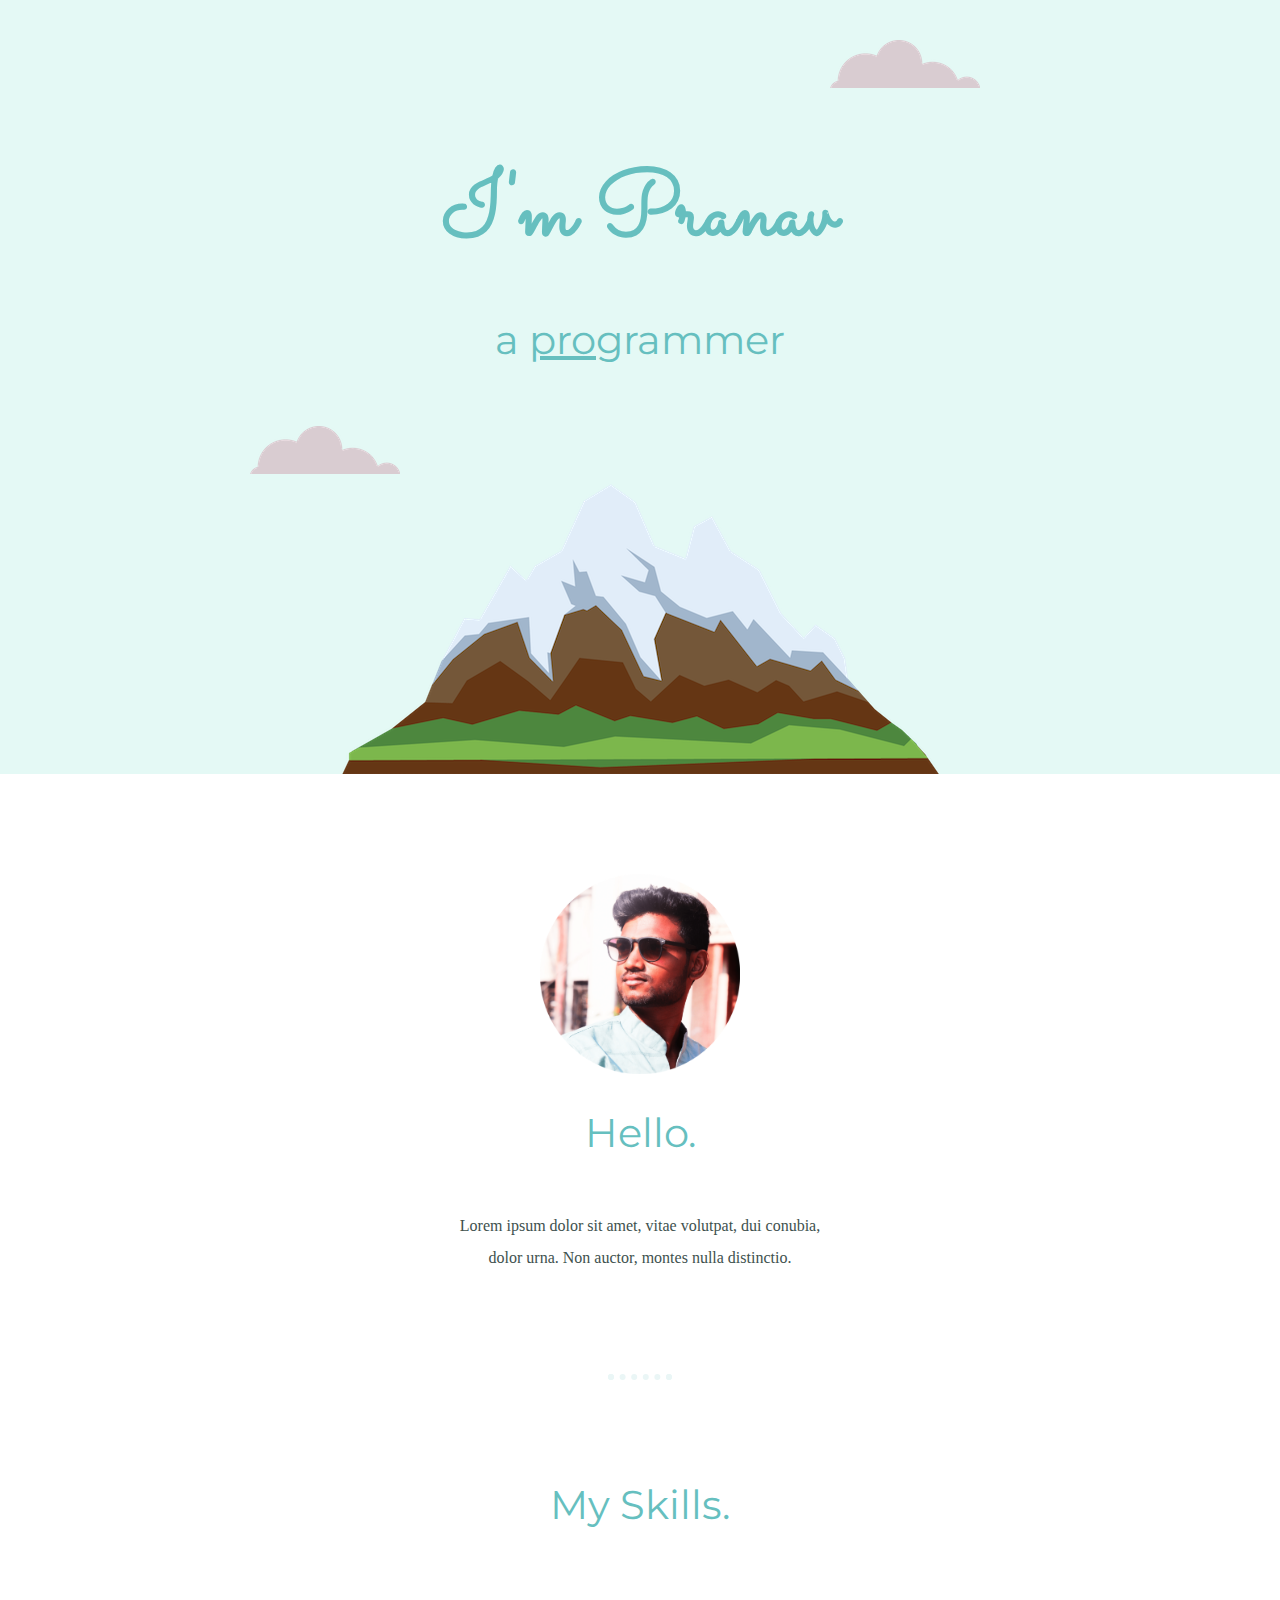
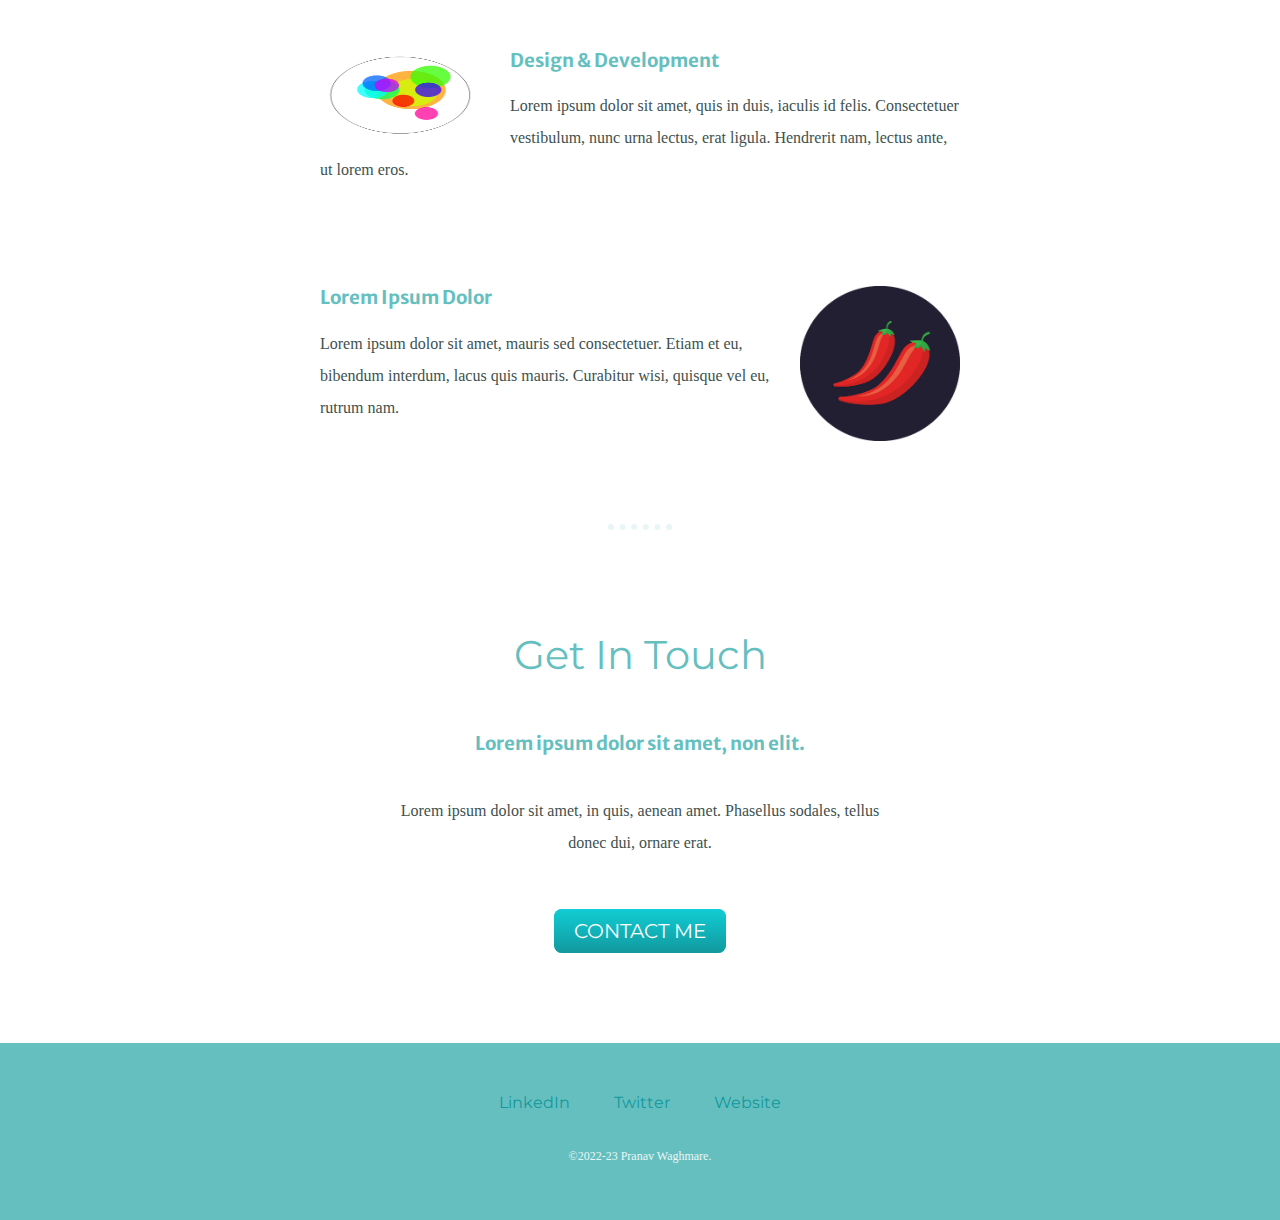
==== index.html @ 86a80f04 "version 1.2.0 new" ====
﻿

<html lang="en" xmlns="http://www.w3.org/1999/xhtml">
<head>
    <meta charset="utf-8" />
    <title>My Personal</title>
    <link rel="stylesheet" href="css/Style.css">
    <link rel="icon" href="icon/mylog.ico">
    <link rel="preconnect" href="https://fonts.googleapis.com">
    <link rel="preconnect" href="https://fonts.gstatic.com" crossorigin>
    <link href="https://fonts.googleapis.com/css2?family=Merriweather+Sans:ital,wght@0,400;1,300&family=Montserrat:wght@200&family=Sacramento&display=swap" rel="stylesheet">
</head>
<body>
    <div class="top-container">
        <img class="top-cloud" src="images/cloud.png" alt="cloud-img">
        <h1>I'm Pranav </h1>
        <h2>a <span class="pro">pro</span>grammer</h2>

        <img class="bottom-cloud" src="images/cloud.png" alt="cloud-img">

        <img class="mountain" src="images/mountain.png" alt="mountain-img">

    </div>
    
    <div class="middle-container">
        <div class="profile">
            <img src="images/myself-modified-min.png" alt="profile-pic" height="200" width="200">
            <h2>Hello.</h2>
            <p class="intro">Lorem ipsum dolor sit amet, vitae volutpat, dui conubia, dolor urna. Non auctor, montes nulla distinctio.</p>
        </div>
        <hr>
        <div class="skills">
            <h2>My Skills.</h2>
            <div class="skill-row">
                <img class="code-img" src="images/circle.gif" >
                <h3>Design & Development</h3>
                <p class="code-skill-descpt">Lorem ipsum dolor sit amet, quis in duis, iaculis id felis. Consectetuer vestibulum, nunc urna lectus, erat ligula. Hendrerit nam, lectus ante, ut lorem eros.</p>
            </div>
            <div class="skill-row">
                <img class="chillie-img" src="images/chillies.png" alt="">
                <h3>Lorem Ipsum Dolor</h3>
                <p class="chilli-skill-descpt">Lorem ipsum dolor sit amet, mauris sed consectetuer. Etiam et eu, bibendum interdum, lacus quis mauris. Curabitur wisi, quisque vel eu, rutrum nam.</p>
            </div>
        </div>
        <hr>
        <div class="contact-me">
            <h2>Get In Touch</h2>
            <h3>Lorem ipsum dolor sit amet, non elit.</h3>
            <p class="contact-msg">Lorem ipsum dolor sit amet, in quis, aenean amet. Phasellus sodales, tellus donec dui, ornare erat.</p>
            <a class="btn" href="mailto:name@email.com">CONTACT ME</a>
        </div>
    </div>


    <div class="bottom-container">
        <a class="footer-link" href="https://www.linkedin.com/">LinkedIn</a>
        <a class="footer-link" href="https://twitter.com/">Twitter</a>
        <a class="footer-link" href="https://www.appbrewery.co/">Website</a>
        <p class="copy-right">©2022-23 Pranav Waghmare.</p>
    </div>




</body>
</html>
---- css/Style.css ----
﻿body {
    color: #40514E;
    margin: 0;
    text-align: center;
    font-family: 'Merriweather', serif;
}

h1 {
    color: #66BFBF;
    font-size: 5.625rem;
    margin: 50px auto 0 auto;
    font-family: 'Sacramento', cursive;
}

h2 {
    color: #66BFBF;
    font-family: 'Montserrat', sans-serif;
    font-size: 2.5rem;
    font-weight: normal; 
    padding-bottom: 20px;
    font-style: inherit;
}

h3 {
    color: #66BFBF;
    font-family: 'Merriweather Sans', sans-serif;
}

p{
    line-height: 2;
}

hr{
    border: dotted #EAF6F6 6px;
    border-bottom: none;
    width: 4%;
    margin: 100px auto;
}

a {
    color: #11999E;
    font-family: 'Montserrat', sans-serif;
    margin: 10px 20px;
    text-decoration: none;
}

a:hover{
    color: #EAF6F6;
}


.top-container {
    background-color: #E4F9F5;
    position: relative;
    padding-top: 100px;
}

.middle-container{
    margin: 100px 0;
}

.bottom-container{
    background-color: #66BFBF;
    padding: 50px 0 20px;
}


.top-cloud{
    position: absolute;
    right: 300px;
    top: 40px;
}

.bottom-cloud{
    position: absolute;
    left: 250px;
    bottom: 300px;
}

.skill-row {
    width: 50%;
    margin: 100px auto 100px auto;
    text-align: left;
   
}



.pro {
    text-decoration: underline;
}
.code-img{
    width: 25%;
    height: 10%;
    float: left;
    margin-right: 30px;
}

.chillie-img{
    width: 25%;
    float: right;
    margin-left: 30px;
}


.intro{
    width: 30%;
    margin: auto;
}


.contact-msg{
    width: 40%;
    margin: 40px auto 60px;
}

.btn {
    background: #11cdd4;
    background-image: -webkit-linear-gradient(top, #11cdd4, #11999e);
    background-image: -moz-linear-gradient(top, #11cdd4, #11999e);
    background-image: -ms-linear-gradient(top, #11cdd4, #11999e);
    background-image: -o-linear-gradient(top, #11cdd4, #11999e);
    background-image: linear-gradient(to bottom, #11cdd4, #11999e);
    -webkit-border-radius: 8;
    -moz-border-radius: 8;
    border-radius: 8px;
    font-family: 'Montserrat', sans-serif;
    color: #ffffff;
    font-size: 20px;
    padding: 10px 20px 10px 20px;
    text-decoration: none;
}

    .btn:hover {
        background: #30e3cb;
        background-image: -webkit-linear-gradient(top, #30e3cb, #2bc4ad);
        background-image: -moz-linear-gradient(top, #30e3cb, #2bc4ad);
        background-image: -ms-linear-gradient(top, #30e3cb, #2bc4ad);
        background-image: -o-linear-gradient(top, #30e3cb, #2bc4ad);
        background-image: linear-gradient(to bottom, #30e3cb, #2bc4ad);
        text-decoration: none;
    }

    .copy-right{
        color: #EAF6F6;
        font-size: 0.75rem;
        padding: 20px 0;
    }
/*
.code-skill-descpt{
    clear: left;
}
.chilli-skill-descpt{
    clear: right;
}
*/
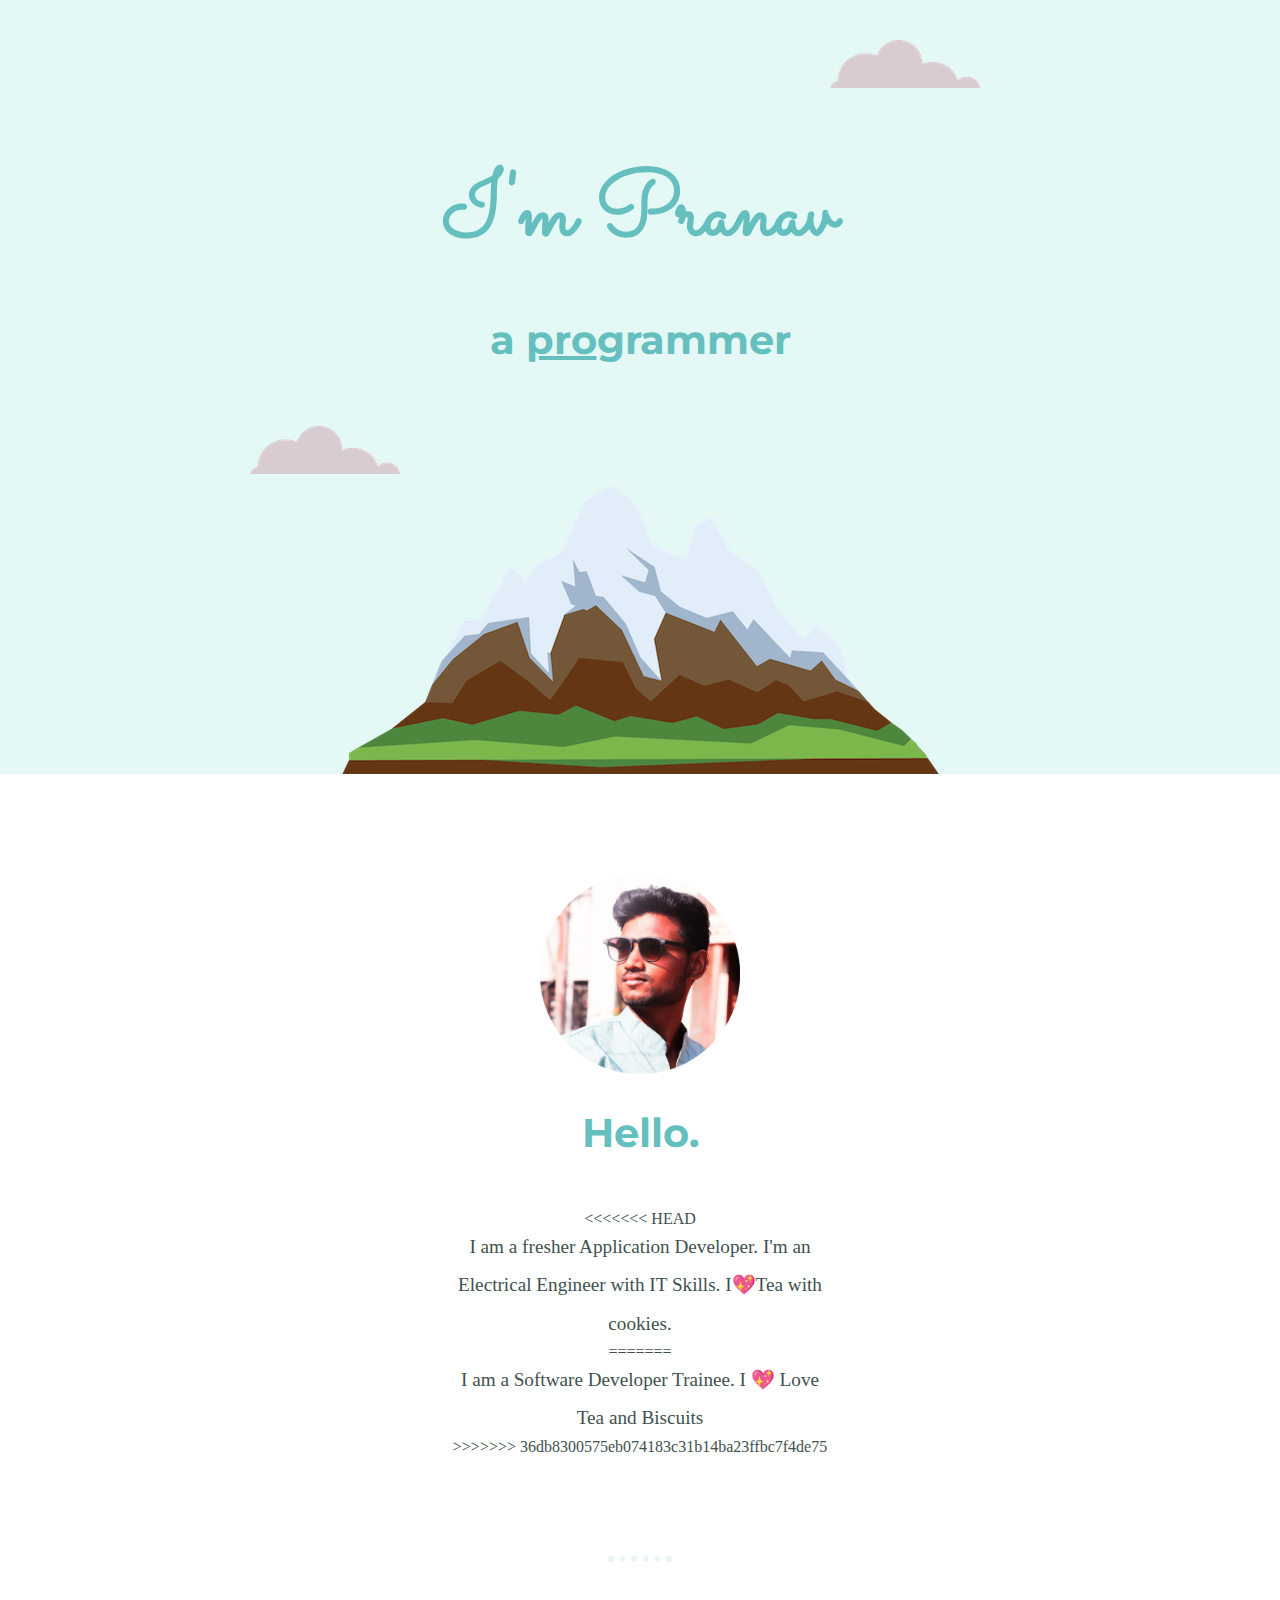
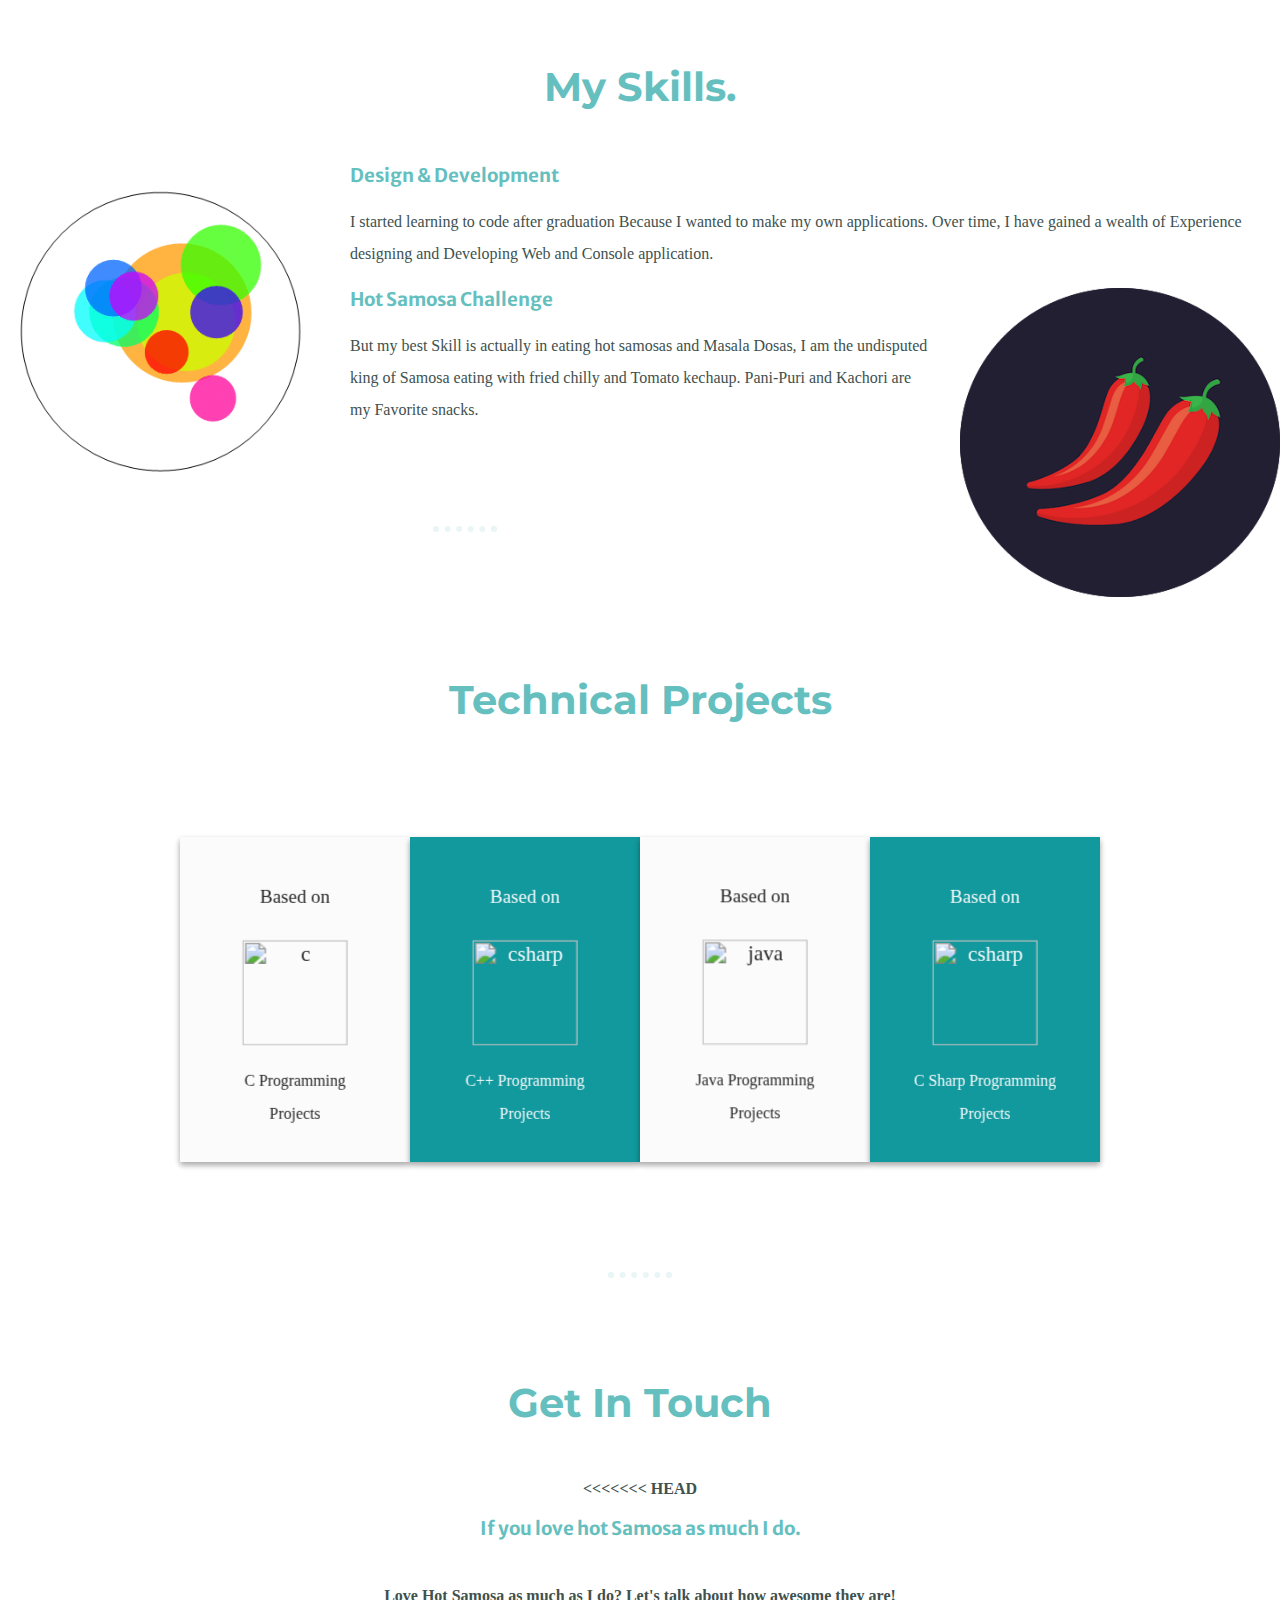
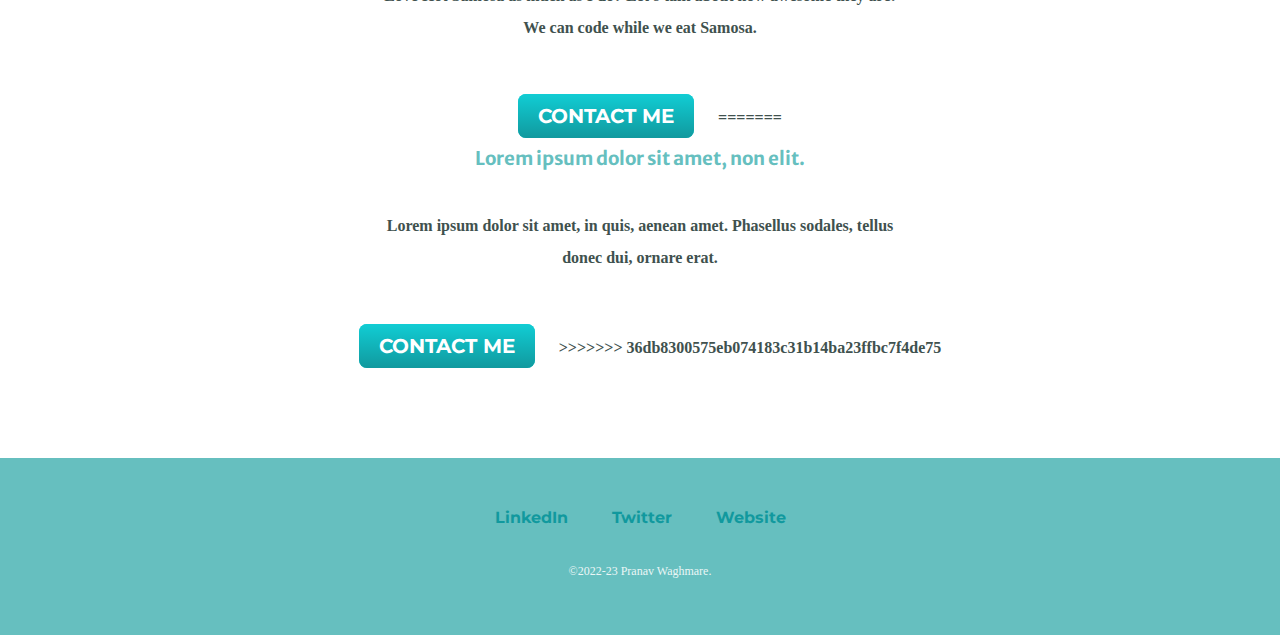
==== commit d3df1b13: "new features" ====
--- a/index.html
+++ b/index.html
@@ -1,66 +1,166 @@
-﻿
-
-<html lang="en" xmlns="http://www.w3.org/1999/xhtml">
-<head>
-    <meta charset="utf-8" />
-    <title>My Personal</title>
-    <link rel="stylesheet" href="css/Style.css">
-    <link rel="icon" href="icon/mylog.ico">
-    <link rel="preconnect" href="https://fonts.googleapis.com">
-    <link rel="preconnect" href="https://fonts.gstatic.com" crossorigin>
-    <link href="https://fonts.googleapis.com/css2?family=Merriweather+Sans:ital,wght@0,400;1,300&family=Montserrat:wght@200&family=Sacramento&display=swap" rel="stylesheet">
-</head>
-<body>
-    <div class="top-container">
-        <img class="top-cloud" src="images/cloud.png" alt="cloud-img">
-        <h1>I'm Pranav </h1>
-        <h2>a <span class="pro">pro</span>grammer</h2>
-
-        <img class="bottom-cloud" src="images/cloud.png" alt="cloud-img">
-
-        <img class="mountain" src="images/mountain.png" alt="mountain-img">
-
-    </div>
-    
-    <div class="middle-container">
-        <div class="profile">
-            <img src="images/myself-modified-min.png" alt="profile-pic" height="200" width="200">
-            <h2>Hello.</h2>
-            <p class="intro">Lorem ipsum dolor sit amet, vitae volutpat, dui conubia, dolor urna. Non auctor, montes nulla distinctio.</p>
-        </div>
-        <hr>
-        <div class="skills">
-            <h2>My Skills.</h2>
-            <div class="skill-row">
-                <img class="code-img" src="images/circle.gif" >
-                <h3>Design & Development</h3>
-                <p class="code-skill-descpt">Lorem ipsum dolor sit amet, quis in duis, iaculis id felis. Consectetuer vestibulum, nunc urna lectus, erat ligula. Hendrerit nam, lectus ante, ut lorem eros.</p>
-            </div>
-            <div class="skill-row">
-                <img class="chillie-img" src="images/chillies.png" alt="">
-                <h3>Lorem Ipsum Dolor</h3>
-                <p class="chilli-skill-descpt">Lorem ipsum dolor sit amet, mauris sed consectetuer. Etiam et eu, bibendum interdum, lacus quis mauris. Curabitur wisi, quisque vel eu, rutrum nam.</p>
-            </div>
-        </div>
-        <hr>
-        <div class="contact-me">
-            <h2>Get In Touch</h2>
-            <h3>Lorem ipsum dolor sit amet, non elit.</h3>
-            <p class="contact-msg">Lorem ipsum dolor sit amet, in quis, aenean amet. Phasellus sodales, tellus donec dui, ornare erat.</p>
-            <a class="btn" href="mailto:name@email.com">CONTACT ME</a>
-        </div>
-    </div>
-
-
-    <div class="bottom-container">
-        <a class="footer-link" href="https://www.linkedin.com/">LinkedIn</a>
-        <a class="footer-link" href="https://twitter.com/">Twitter</a>
-        <a class="footer-link" href="https://www.appbrewery.co/">Website</a>
-        <p class="copy-right">©2022-23 Pranav Waghmare.</p>
-    </div>
-
-
-
-
-</body>
-</html>+﻿
+
+<html lang="en" xmlns="http://www.w3.org/1999/xhtml">
+<head>
+    <meta charset="utf-8" />
+    <title>My Personal</title>
+    <link rel="stylesheet" href="css/Style.css">
+    <link rel="icon" href="icon/mylogo.ico">
+    <link rel="preconnect" href="https://fonts.googleapis.com">
+    <link rel="preconnect" href="https://fonts.gstatic.com" crossorigin>
+    <link href="https://fonts.googleapis.com/css2?family=Merriweather+Sans:ital,wght@0,400;1,300&family=Montserrat:wght@200&family=Sacramento&display=swap" rel="stylesheet">
+</head>
+<body>
+    <div class="top-container">
+        <img class="top-cloud" src="images/cloud.png" alt="cloud-img">
+        <h1>I'm Pranav </h1>
+        <h2>a <span class="pro">pro</span>grammer</h2>
+
+        <img class="bottom-cloud" src="images/cloud.png" alt="cloud-img">
+
+        <img class="mountain" src="images/mountain.png" alt="mountain-img">
+
+    </div>
+    
+    <div class="middle-container">
+        <div class="profile">
+            <img src="images/myself-modified-min.png" alt="profile-pic" height="200" width="200">
+            <h2>Hello.</h2>
+<<<<<<< HEAD
+            <p class="intro">I am a fresher Application Developer. I'm an Electrical Engineer with IT Skills. I💖Tea with cookies. </p>
+=======
+            <p class="intro">I am a Software Developer Trainee. I 💖 Love Tea and Biscuits</p>
+>>>>>>> 36db8300575eb074183c31b14ba23ffbc7f4de75
+        </div>
+        <hr>
+        <div class="skills">
+            <h2>My Skills.</h2>
+            <div class="skill-row">
+                <img class="code-img" src="images/circle.gif" >
+                <h3>Design & Development</h3>
+                <p class="code-skill-descpt">I started learning to code after graduation Because I wanted to make my own applications. Over time, I have gained a wealth of Experience designing and Developing Web and Console application.</p>
+            </div>
+            <div class="skill-row">
+                <img class="chillie-img" src="images/chillies.png" alt="">
+                <h3>Hot Samosa Challenge</h3>
+                <p class="chilli-skill-descpt">But my best Skill is actually in eating hot samosas and Masala Dosas, I am the undisputed king of Samosa eating with fried chilly and Tomato kechaup. Pani-Puri and Kachori are my Favorite snacks.</p>
+            </div>
+        </div>
+        <hr>
+
+                <!-- partial:index.partial.html -->
+        <div class="container">
+          <h2 style="padding-bottom: 80px;">Technical Projects</h2>
+          <div class="card-container">
+            <div class="card-wrapper">
+              <div class="card light">
+                <div class="text-overlay">
+                  <h5>Based on</h5>
+                  <div><img class="lobo" src="images/C.svg" alt="c"></div>
+                  <div class="details-text">
+                    <span>C Programming</span>
+                    <span>Projects</span>
+                    <span></span>
+                  </div>
+                </div>
+                <div class="purchase-button-container">
+                  <h5 class="back-h2">C Programing</h5>
+                  <i class="fa-solid fa-person"></i>
+                  <div class="purchase-button light">Read more</div>
+                </div>
+              </div>
+            </div>
+            <div class="card-wrapper">
+              <div class="card dark">
+                <div class="text-overlay">
+                  <h5>Based on</h5>
+                  <div><img class="lobo" src="images/cpp.svg" alt="csharp"></div>
+                  <div class="details-text">
+                    <span>C++ Programming</span>
+                    <span>Projects</span>
+                    <span></span>
+                  </div>
+                </div>
+                <div class="purchase-button-container">
+                  <h5 class="back-h2">C++ Programming</h5>
+                  <i class="fa-solid fa-people-group"></i>
+                  <div class="purchase-button dark">Read More</div>
+                </div>
+              </div>
+            </div>
+            <div class="card-wrapper">
+              <div class="card light">
+                <div class="text-overlay">
+                  <h5>Based on</h5>
+                  <div><img class="lobo" src="images/java.svg" alt="java"></div>
+                  <div class="details-text">
+                    <span>Java Programming</span>
+                    <span>Projects</span>
+                    <span></span>
+                    <span></span>
+                  </div>
+                </div>
+                <div class="purchase-button-container">
+                  <h5 class="back-h2">JAVA Programming</h5>
+                  <i class="fa-solid fa-building"></i>
+                  <div class="purchase-button light">Read more</div>
+                </div>
+              </div>
+            </div>
+            <!---Add card---->
+            <div class="card-wrapper">
+              <div class="card dark">
+                <div class="text-overlay">
+                  <h5>Based on</h5>
+                  <div>
+                   <img class="lobo" src="images/Csharp.svg" alt="csharp"></div>
+                  <div class="details-text">
+                    <span>C Sharp Programming</span>
+                    <span>Projects</span>
+                    <span></span>
+                  </div>
+                </div>
+                <div class="purchase-button-container">
+                  <h5 class="back-h2">C# Programming</h5>
+                  <i class="fa-solid fa-people-group"></i>
+                  <div class="purchase-button dark">Read more</div>
+                </div>
+              </div>
+            </div>
+            <!--end-->
+          </div>
+        </div>
+
+        <!-- partial -->
+
+
+
+
+        <hr>
+        <div class="contact-me">
+            <h2>Get In Touch</h2>
+<<<<<<< HEAD
+            <h3>If you love hot Samosa as much I do.</h3>
+            <p class="contact-msg">Love Hot Samosa as much as I do? Let's talk about how awesome they are! We can code while we eat Samosa.</p>
+            <a class="btn" href="mailto:name@email.com">CONTACT ME</a>
+=======
+            <h3>Lorem ipsum dolor sit amet, non elit.</h3>
+            <p class="contact-msg">Lorem ipsum dolor sit amet, in quis, aenean amet. Phasellus sodales, tellus donec dui, ornare erat.</p>
+            <a class="btn" href="mailto:piyushw55@gmail.com">CONTACT ME</a>
+>>>>>>> 36db8300575eb074183c31b14ba23ffbc7f4de75
+        </div>
+    </div>
+
+
+    <div class="bottom-container">
+        <a class="footer-link" href="https://www.linkedin.com/">LinkedIn</a>
+        <a class="footer-link" href="https://twitter.com/">Twitter</a>
+        <a class="footer-link" href="https://www.appbrewery.co/">Website</a>
+        <p class="copy-right">©2022-23 Pranav Waghmare.</p>
+    </div>
+
+
+
+
+</body>
+</html>
--- a/css/Style.css
+++ b/css/Style.css
@@ -1,157 +1,311 @@
-﻿body {
-    color: #40514E;
-    margin: 0;
-    text-align: center;
-    font-family: 'Merriweather', serif;
-}
-
-h1 {
-    color: #66BFBF;
-    font-size: 5.625rem;
-    margin: 50px auto 0 auto;
-    font-family: 'Sacramento', cursive;
-}
-
-h2 {
-    color: #66BFBF;
-    font-family: 'Montserrat', sans-serif;
-    font-size: 2.5rem;
-    font-weight: normal; 
-    padding-bottom: 20px;
-    font-style: inherit;
-}
-
-h3 {
-    color: #66BFBF;
-    font-family: 'Merriweather Sans', sans-serif;
-}
-
-p{
-    line-height: 2;
-}
-
-hr{
-    border: dotted #EAF6F6 6px;
-    border-bottom: none;
-    width: 4%;
-    margin: 100px auto;
-}
-
-a {
-    color: #11999E;
-    font-family: 'Montserrat', sans-serif;
-    margin: 10px 20px;
-    text-decoration: none;
-}
-
-a:hover{
-    color: #EAF6F6;
-}
-
-
-.top-container {
-    background-color: #E4F9F5;
-    position: relative;
-    padding-top: 100px;
-}
-
-.middle-container{
-    margin: 100px 0;
-}
-
-.bottom-container{
-    background-color: #66BFBF;
-    padding: 50px 0 20px;
-}
-
-
-.top-cloud{
-    position: absolute;
-    right: 300px;
-    top: 40px;
-}
-
-.bottom-cloud{
-    position: absolute;
-    left: 250px;
-    bottom: 300px;
-}
-
-.skill-row {
-    width: 50%;
-    margin: 100px auto 100px auto;
-    text-align: left;
-   
-}
-
-
-
-.pro {
-    text-decoration: underline;
-}
-.code-img{
-    width: 25%;
-    height: 10%;
-    float: left;
-    margin-right: 30px;
-}
-
-.chillie-img{
-    width: 25%;
-    float: right;
-    margin-left: 30px;
-}
-
-
-.intro{
-    width: 30%;
-    margin: auto;
-}
-
-
-.contact-msg{
-    width: 40%;
-    margin: 40px auto 60px;
-}
-
-.btn {
-    background: #11cdd4;
-    background-image: -webkit-linear-gradient(top, #11cdd4, #11999e);
-    background-image: -moz-linear-gradient(top, #11cdd4, #11999e);
-    background-image: -ms-linear-gradient(top, #11cdd4, #11999e);
-    background-image: -o-linear-gradient(top, #11cdd4, #11999e);
-    background-image: linear-gradient(to bottom, #11cdd4, #11999e);
-    -webkit-border-radius: 8;
-    -moz-border-radius: 8;
-    border-radius: 8px;
-    font-family: 'Montserrat', sans-serif;
-    color: #ffffff;
-    font-size: 20px;
-    padding: 10px 20px 10px 20px;
-    text-decoration: none;
-}
-
-    .btn:hover {
-        background: #30e3cb;
-        background-image: -webkit-linear-gradient(top, #30e3cb, #2bc4ad);
-        background-image: -moz-linear-gradient(top, #30e3cb, #2bc4ad);
-        background-image: -ms-linear-gradient(top, #30e3cb, #2bc4ad);
-        background-image: -o-linear-gradient(top, #30e3cb, #2bc4ad);
-        background-image: linear-gradient(to bottom, #30e3cb, #2bc4ad);
-        text-decoration: none;
-    }
-
-    .copy-right{
-        color: #EAF6F6;
-        font-size: 0.75rem;
-        padding: 20px 0;
-    }
-/*
-.code-skill-descpt{
-    clear: left;
-}
-.chilli-skill-descpt{
-    clear: right;
-}
-*/
-
+﻿body {
+    color: #40514E;
+    margin: 0;
+    text-align: center;
+    font-family: 'Merriweather', serif;
+}
+
+h1 {
+    color: #66BFBF;
+    font-size: 5.625rem;
+    margin: 50px auto 0 auto;
+    font-family: 'Sacramento', cursive;
+}
+
+h2 {
+    color: #66BFBF;
+    font-family: 'Montserrat', sans-serif;
+    font-size: 2.5rem;
+    font-weight: bold; 
+    padding-bottom: 20px;
+    font-style: inherit;
+    f
+}
+
+h3 {
+    color: #66BFBF;
+    font-family: 'Merriweather Sans', sans-serif;
+}
+
+p{
+    line-height: 2;
+}
+
+hr{
+    border: dotted #EAF6F6 6px;
+    border-bottom: none;
+    width: 4%;
+    margin: 100px auto;
+}
+
+a {
+    color: #11999E;
+    font-family: 'Montserrat', sans-serif;
+    margin: 10px 20px;
+    text-decoration: none;
+}
+
+a:hover{
+    color: #EAF6F6;
+}
+
+
+.top-container {
+    background-color: #E4F9F5;
+    position: relative;
+    padding-top: 100px;
+}
+
+.middle-container{
+    margin: 100px 0;
+}
+
+.bottom-container{
+    background-color: #66BFBF;
+    padding: 50px 0 20px;
+}
+
+
+.top-cloud{
+    position: absolute;
+    right: 300px;
+    top: 40px;
+}
+
+.bottom-cloud{
+    position: absolute;
+    left: 250px;
+    bottom: 300px;
+}
+
+.skill-row {
+<<<<<<< HEAD
+    width: 50%;
+=======
+    width: 40%;
+>>>>>>> 36db8300575eb074183c31b14ba23ffbc7f4de75
+    margin: 100px auto 100px auto;
+    text-align: left;
+   
+}
+
+
+
+.pro {
+    text-decoration: underline;
+}
+.code-img{
+    width: 25%;
+    float: left;
+    margin-right: 30px;
+}
+
+.chillie-img{
+    width: 25%;
+    float: right;
+    margin-left: 30px;
+}
+
+
+.intro{
+    width: 30%;
+    margin: auto;
+    font-family: inherit;
+    font-size: 1.2rem;
+}
+
+
+.contact-msg{
+    width: 40%;
+    margin: 40px auto 60px;
+  }
+
+.btn {
+    background: #11cdd4;
+    background-image: -webkit-linear-gradient(top, #11cdd4, #11999e);
+    background-image: -moz-linear-gradient(top, #11cdd4, #11999e);
+    background-image: -ms-linear-gradient(top, #11cdd4, #11999e);
+    background-image: -o-linear-gradient(top, #11cdd4, #11999e);
+    background-image: linear-gradient(to bottom, #11cdd4, #11999e);
+    -webkit-border-radius: 8;
+    -moz-border-radius: 8;
+    border-radius: 8px;
+    font-family: 'Montserrat', sans-serif;
+    color: #ffffff;
+    font-size: 20px;
+    padding: 10px 20px 10px 20px;
+    text-decoration: none;
+}
+
+    .btn:hover {
+        background: #30e3cb;
+        background-image: -webkit-linear-gradient(top, #30e3cb, #2bc4ad);
+        background-image: -moz-linear-gradient(top, #30e3cb, #2bc4ad);
+        background-image: -ms-linear-gradient(top, #30e3cb, #2bc4ad);
+        background-image: -o-linear-gradient(top, #30e3cb, #2bc4ad);
+        background-image: linear-gradient(to bottom, #30e3cb, #2bc4ad);
+        text-decoration: none;
+    }
+
+    .contact-me{
+          font-weight: bold;
+    }
+
+    .footer-link{
+        color: #11999E;
+        padding: 20px 0;
+        font-weight: Bold;
+
+    }
+
+    .copy-right{
+        color: #EAF6F6;
+        font-size: 0.75rem;
+        padding: 20px 0;
+    }
+
+
+
+
+
+
+
+
+
+.container {
+  display: flex;
+  align-items: center;
+  justify-content: center;
+  flex-direction: column;
+  height: 60vh;
+}
+
+.card {
+  width: 230px;
+  height: 325px;
+  box-shadow: 0 3px 6px rgba(0, 0, 0, 0.16), 0 3px 6px rgba(0, 0, 0, 0.23);
+  position: relative;
+  perspective: 1000px;
+  transform: perspective(1000px) translateY(0);
+  transform-style: preserve-3d;
+  transition: transform 0.8s ease-in-out;
+}
+.card.dark {
+  background-color: #11999E;
+  color: #fbfbfb;
+}
+.card.dark .purchase-button {
+  border: 1px solid indianred;
+}
+.card.light {
+  background-color: #fbfbfb;
+  color: #272727;
+}
+.card.light .purchase-button {
+  border: 1px solid indianred;
+}
+
+.card-container {
+  display: flex;
+}
+
+.card-wrapper:hover .card {
+  transform: rotateY(179deg);
+  z-index: 2;
+}
+.card-wrapper:hover .card .text-overlay {
+  opacity: 0;
+  transform-style: preserve-3d;
+  z-index: 1;
+}
+.card-wrapper:hover .card .purchase-button-container {
+  opacity: 1;
+}
+
+.text-overlay {
+  transform: perspective(1000px) translateY(0) translateZ(80px);
+  transition: transform 0.8s ease-in-out, opacity 1s ease;
+  pointer-events: none;
+  width: 100%;
+  perspective: inherit;
+  padding-top: 50px;
+}
+
+
+
+h5 {
+  font-size: 0.9rem;
+  text-align: center;
+  font-weight: 500;
+}
+
+.price {
+  text-align: center;
+  font-size: 1.8rem;
+  font-weight: 100;
+  margin: 20px;
+}
+
+.purchase-button-container {
+  color: indianred;
+  position: absolute;
+  display: flex;
+  justify-content: center;
+  align-items: center;
+  flex-direction: column;
+  left: 0;
+  top: 0;
+  transform: perspective(1000px) rotateY(179deg) translateY(0) translateZ(80px);
+  opacity: 0;
+  z-index: -1;
+  transition: transform 0.8s ease-in-out, opacity 1s ease;
+  width: 100%;
+  height: 100%;
+}
+.purchase-button-container .purchase-button {
+  padding: 10px 40px;
+  border-radius: 50px;
+  font-size: 1.2rem;
+  transition: background-color 0.25s ease, color 0.25s ease;
+  cursor: pointer;
+}
+.purchase-button-container .purchase-button.light:hover {
+  background-color: indianred;
+  color: #fbfbfb;
+}
+.purchase-button-container .purchase-button.dark:hover {
+  background-color: indianred;
+  color: #272727;
+}
+
+.details-text {
+  margin-top: 20px;
+  display: flex;
+  gap: 10px 10px;
+  align-items: center;
+  text-align: center;
+  flex-direction: column;
+  font-size: 0.75rem;
+}
+
+small {
+  font-size: 0.75rem;
+  font-weight: 100;
+  color: #858585;
+}
+
+.fa-solid {
+  font-size: 3rem;
+  margin-bottom: 2rem;
+}
+
+.back-h2 {
+  font-size: 2rem;
+  margin-top: 0;
+}
+
+.lobo
+{
+    height: 80px;
+    
+}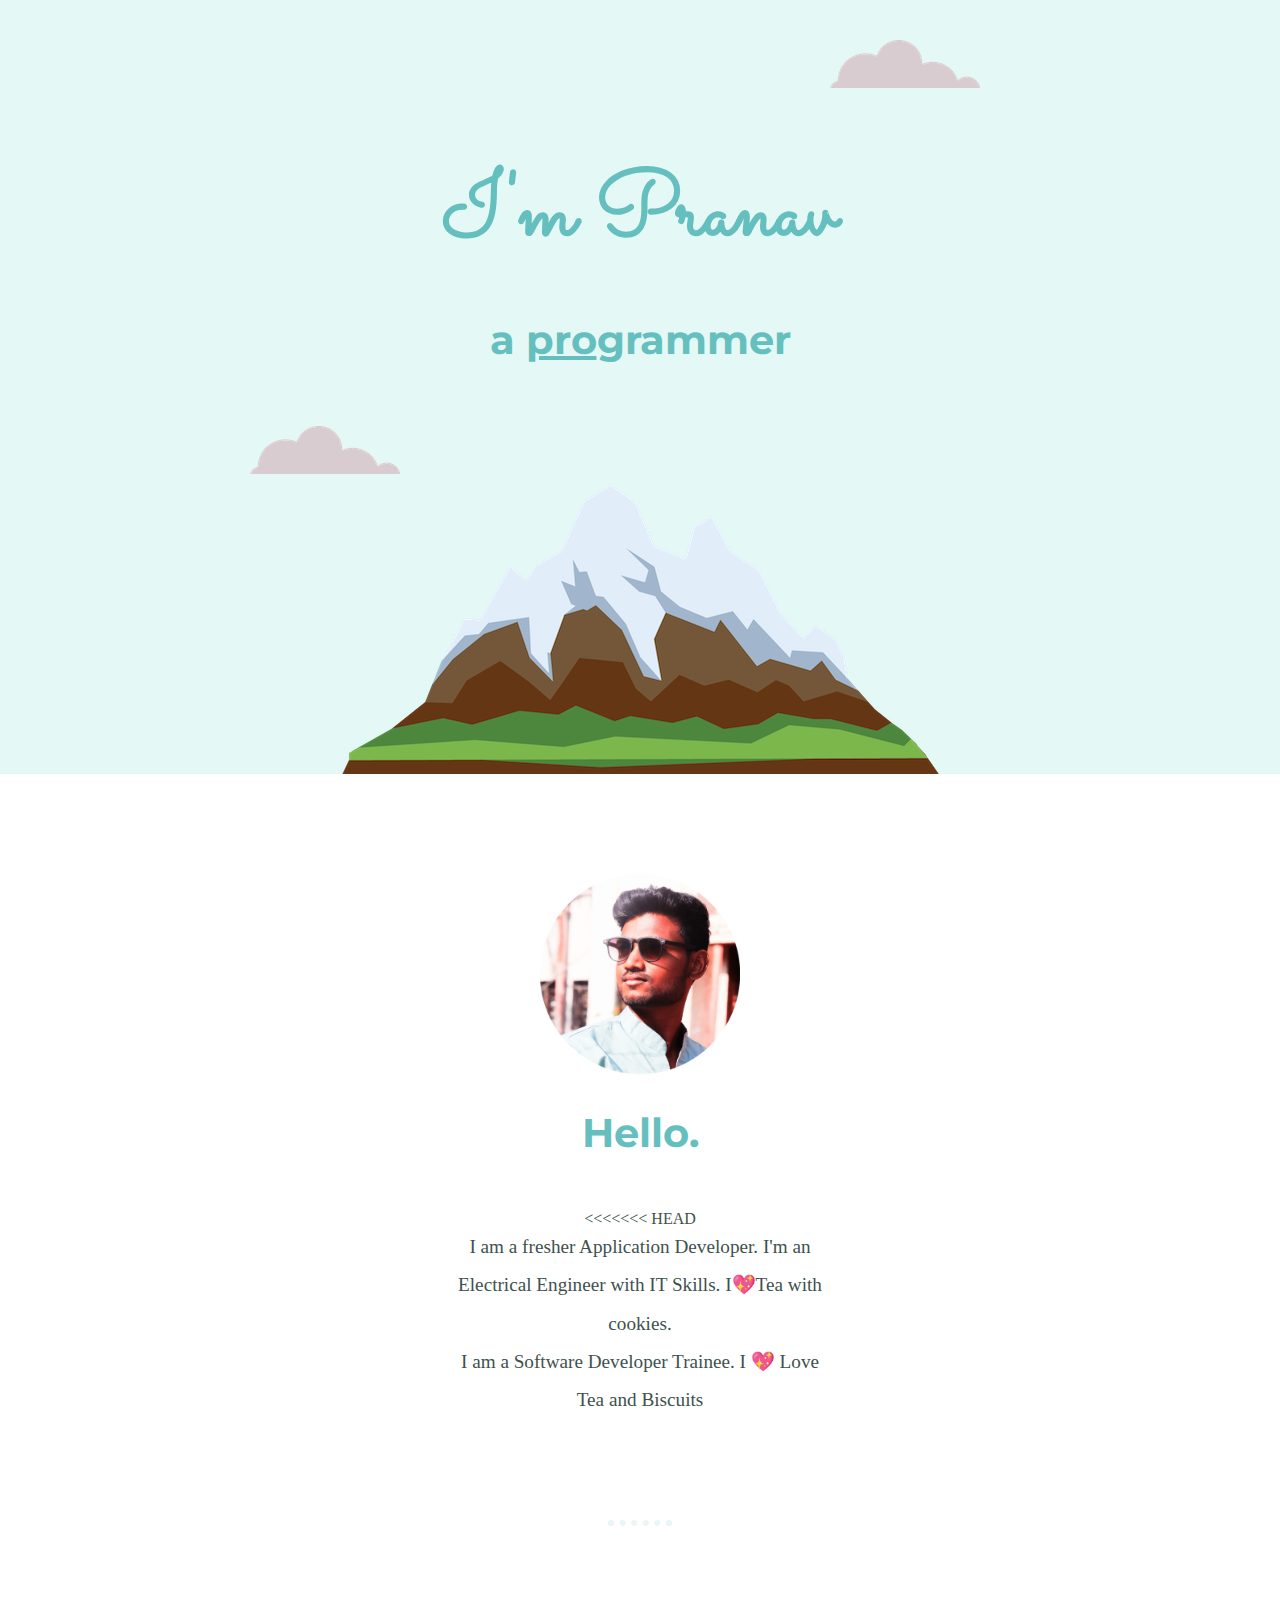
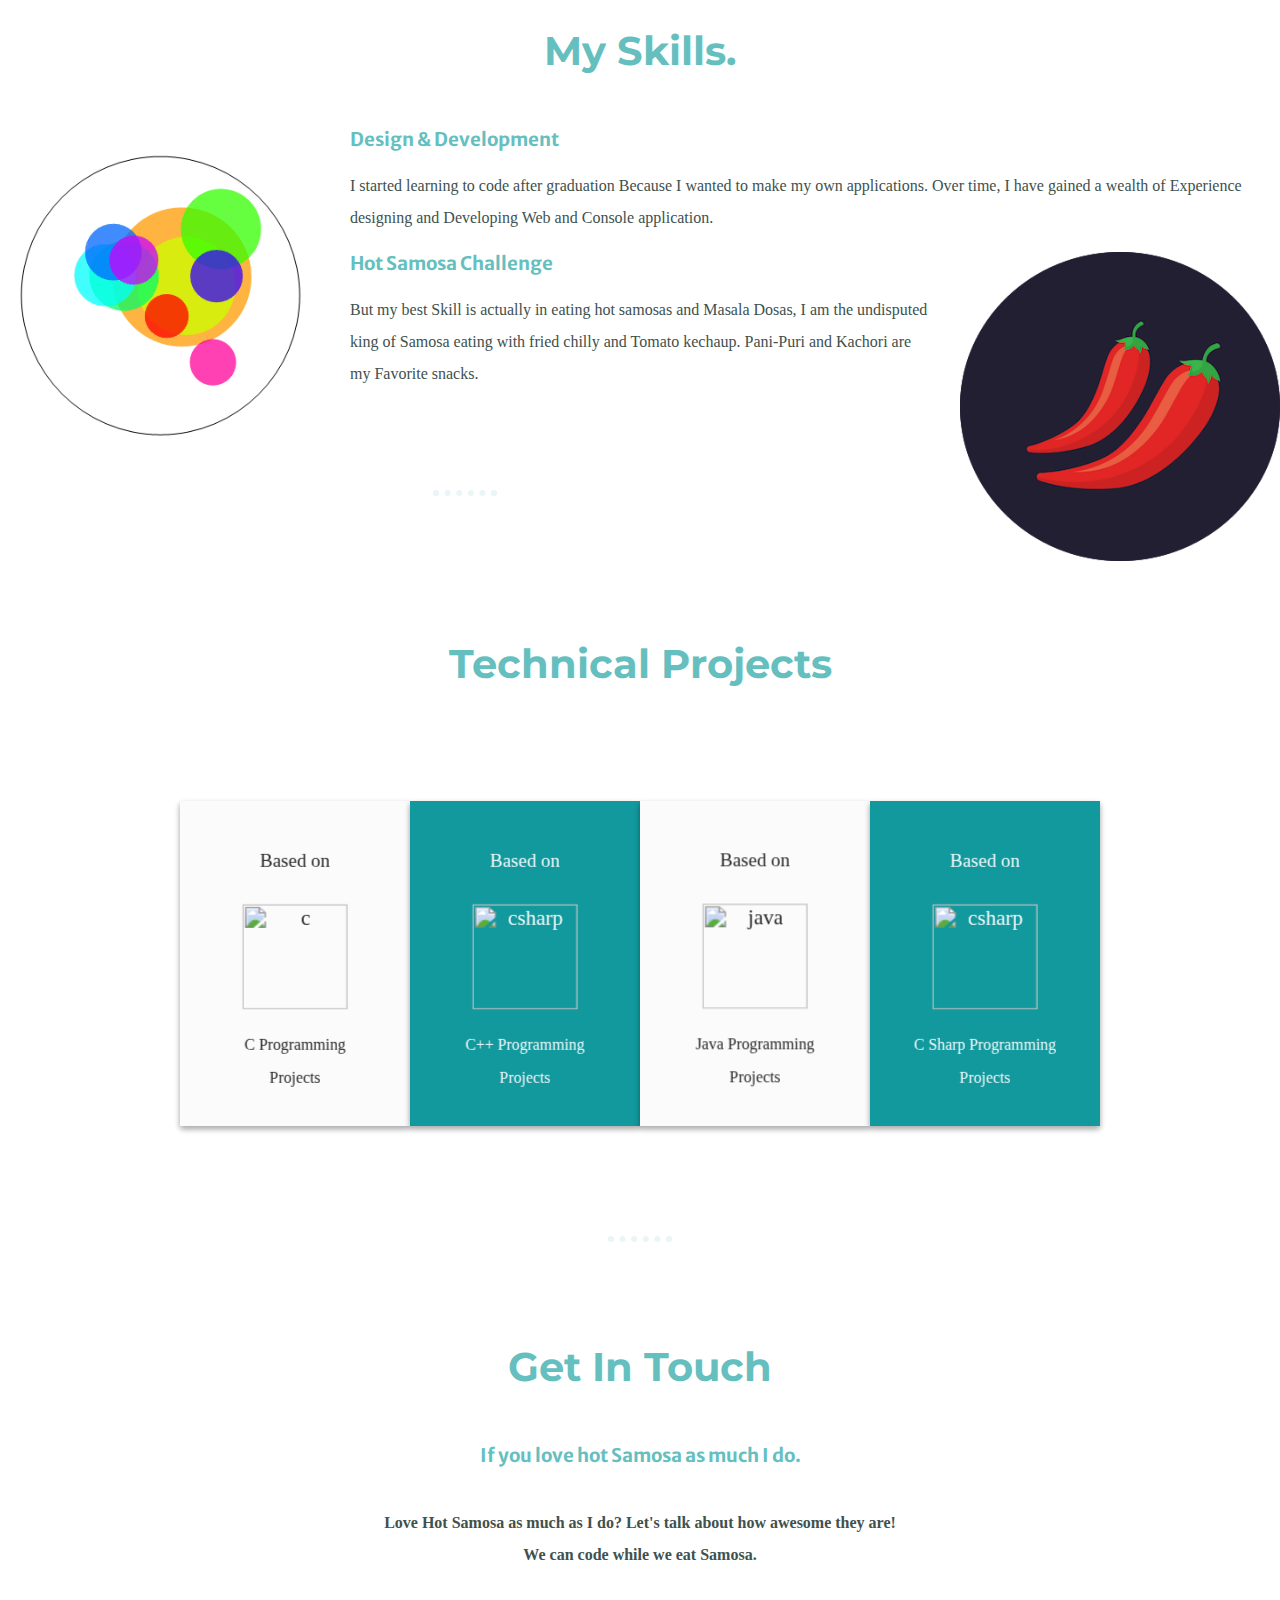
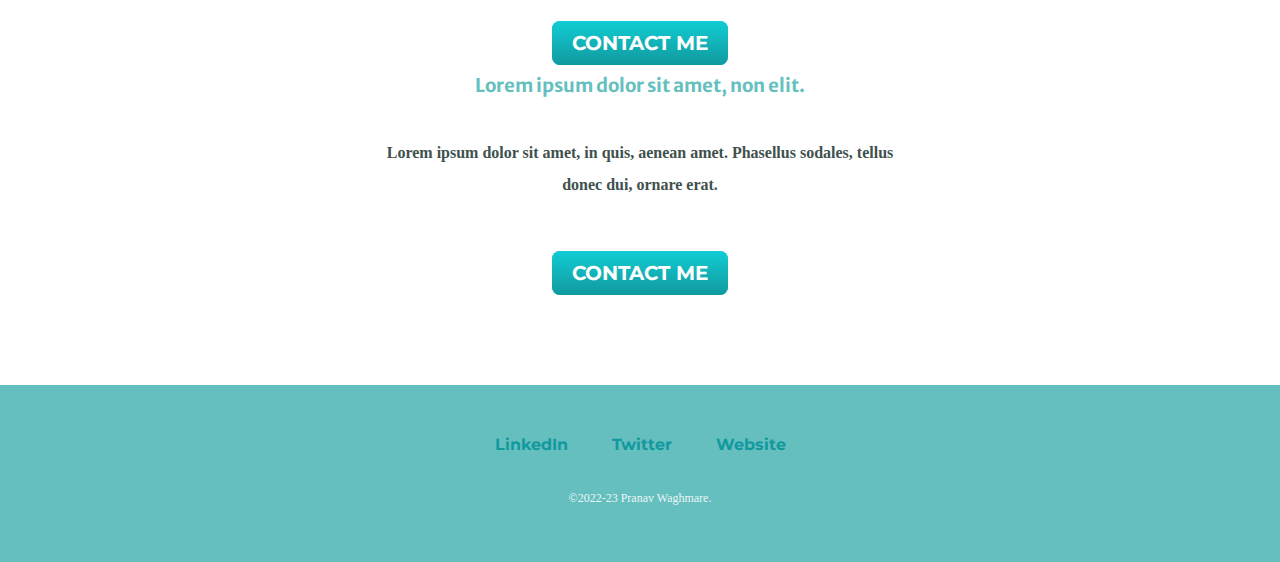
==== commit 1404a785: "Update index.html" ====
--- a/index.html
+++ b/index.html
@@ -28,9 +28,9 @@
             <h2>Hello.</h2>
 <<<<<<< HEAD
             <p class="intro">I am a fresher Application Developer. I'm an Electrical Engineer with IT Skills. I💖Tea with cookies. </p>
-=======
+
             <p class="intro">I am a Software Developer Trainee. I 💖 Love Tea and Biscuits</p>
->>>>>>> 36db8300575eb074183c31b14ba23ffbc7f4de75
+
         </div>
         <hr>
         <div class="skills">
@@ -139,15 +139,14 @@
         <hr>
         <div class="contact-me">
             <h2>Get In Touch</h2>
-<<<<<<< HEAD
+
             <h3>If you love hot Samosa as much I do.</h3>
             <p class="contact-msg">Love Hot Samosa as much as I do? Let's talk about how awesome they are! We can code while we eat Samosa.</p>
             <a class="btn" href="mailto:name@email.com">CONTACT ME</a>
-=======
+
             <h3>Lorem ipsum dolor sit amet, non elit.</h3>
             <p class="contact-msg">Lorem ipsum dolor sit amet, in quis, aenean amet. Phasellus sodales, tellus donec dui, ornare erat.</p>
             <a class="btn" href="mailto:piyushw55@gmail.com">CONTACT ME</a>
->>>>>>> 36db8300575eb074183c31b14ba23ffbc7f4de75
         </div>
     </div>
 
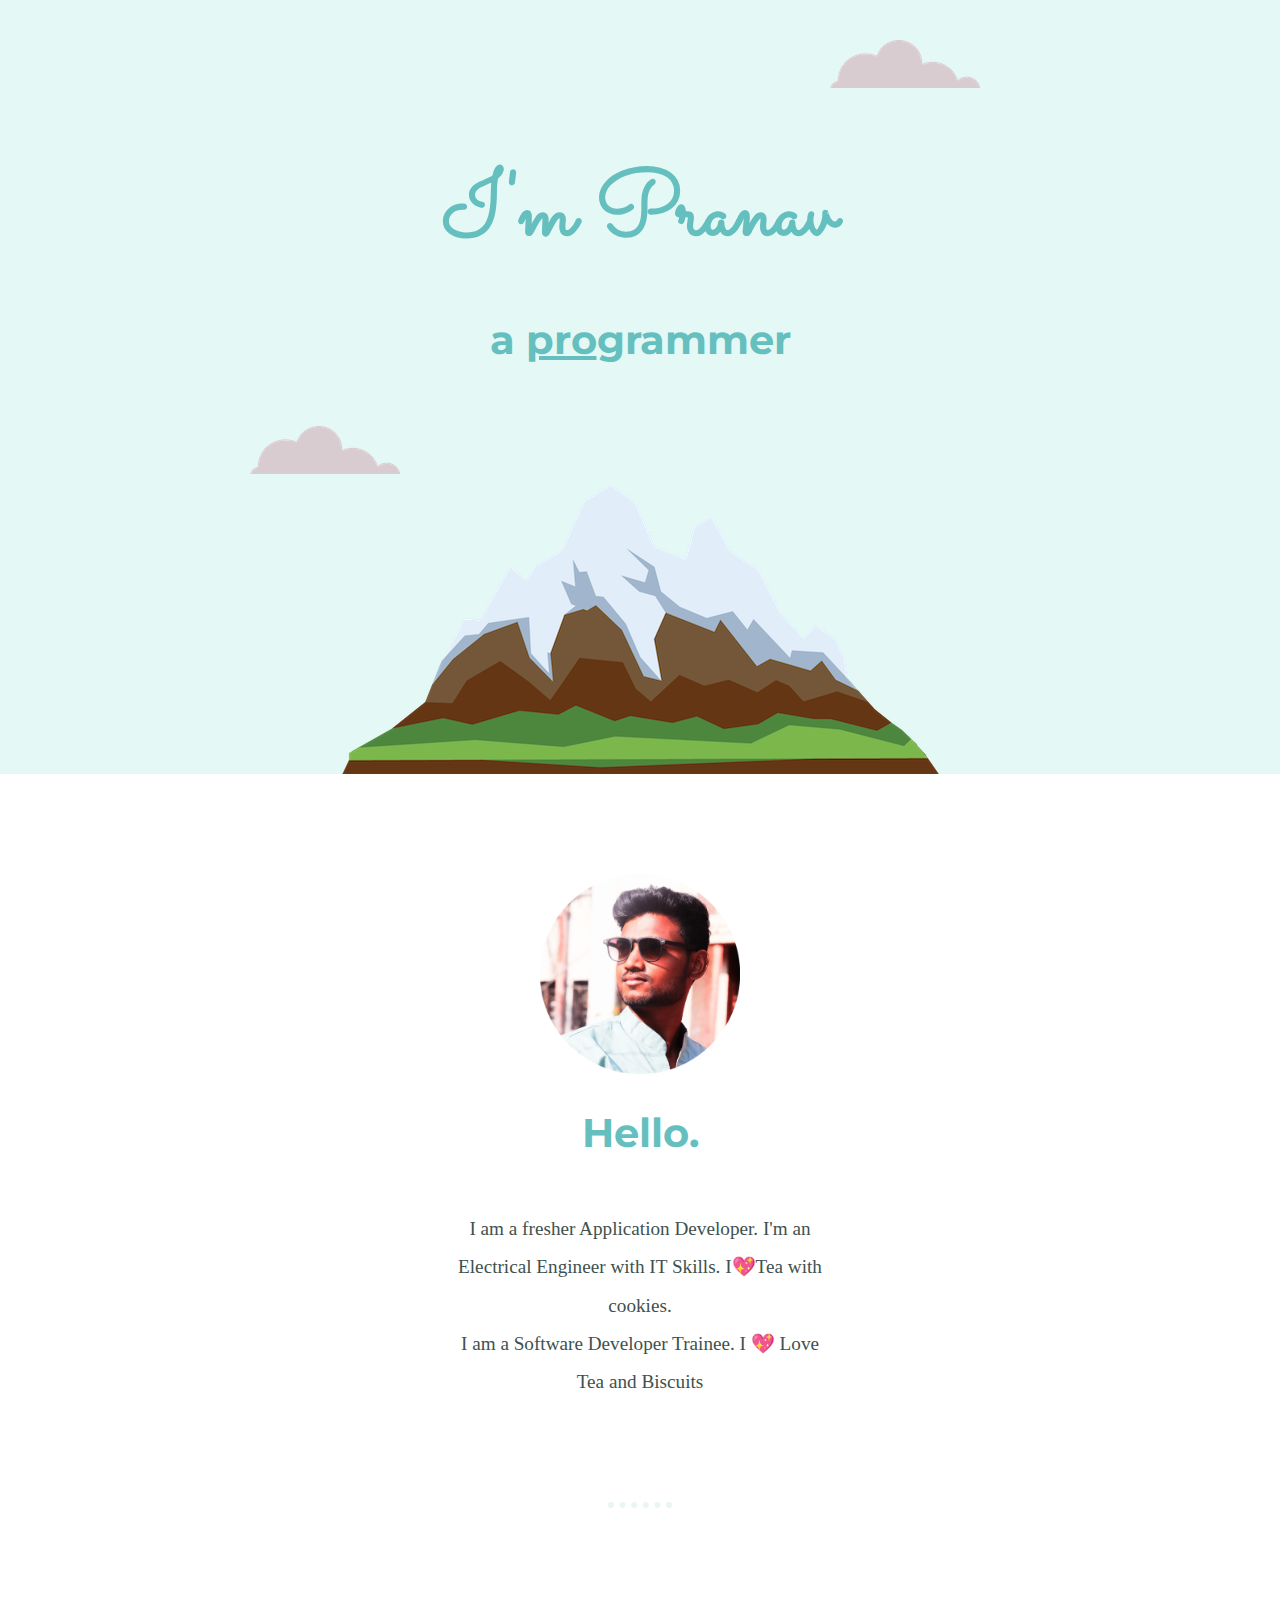
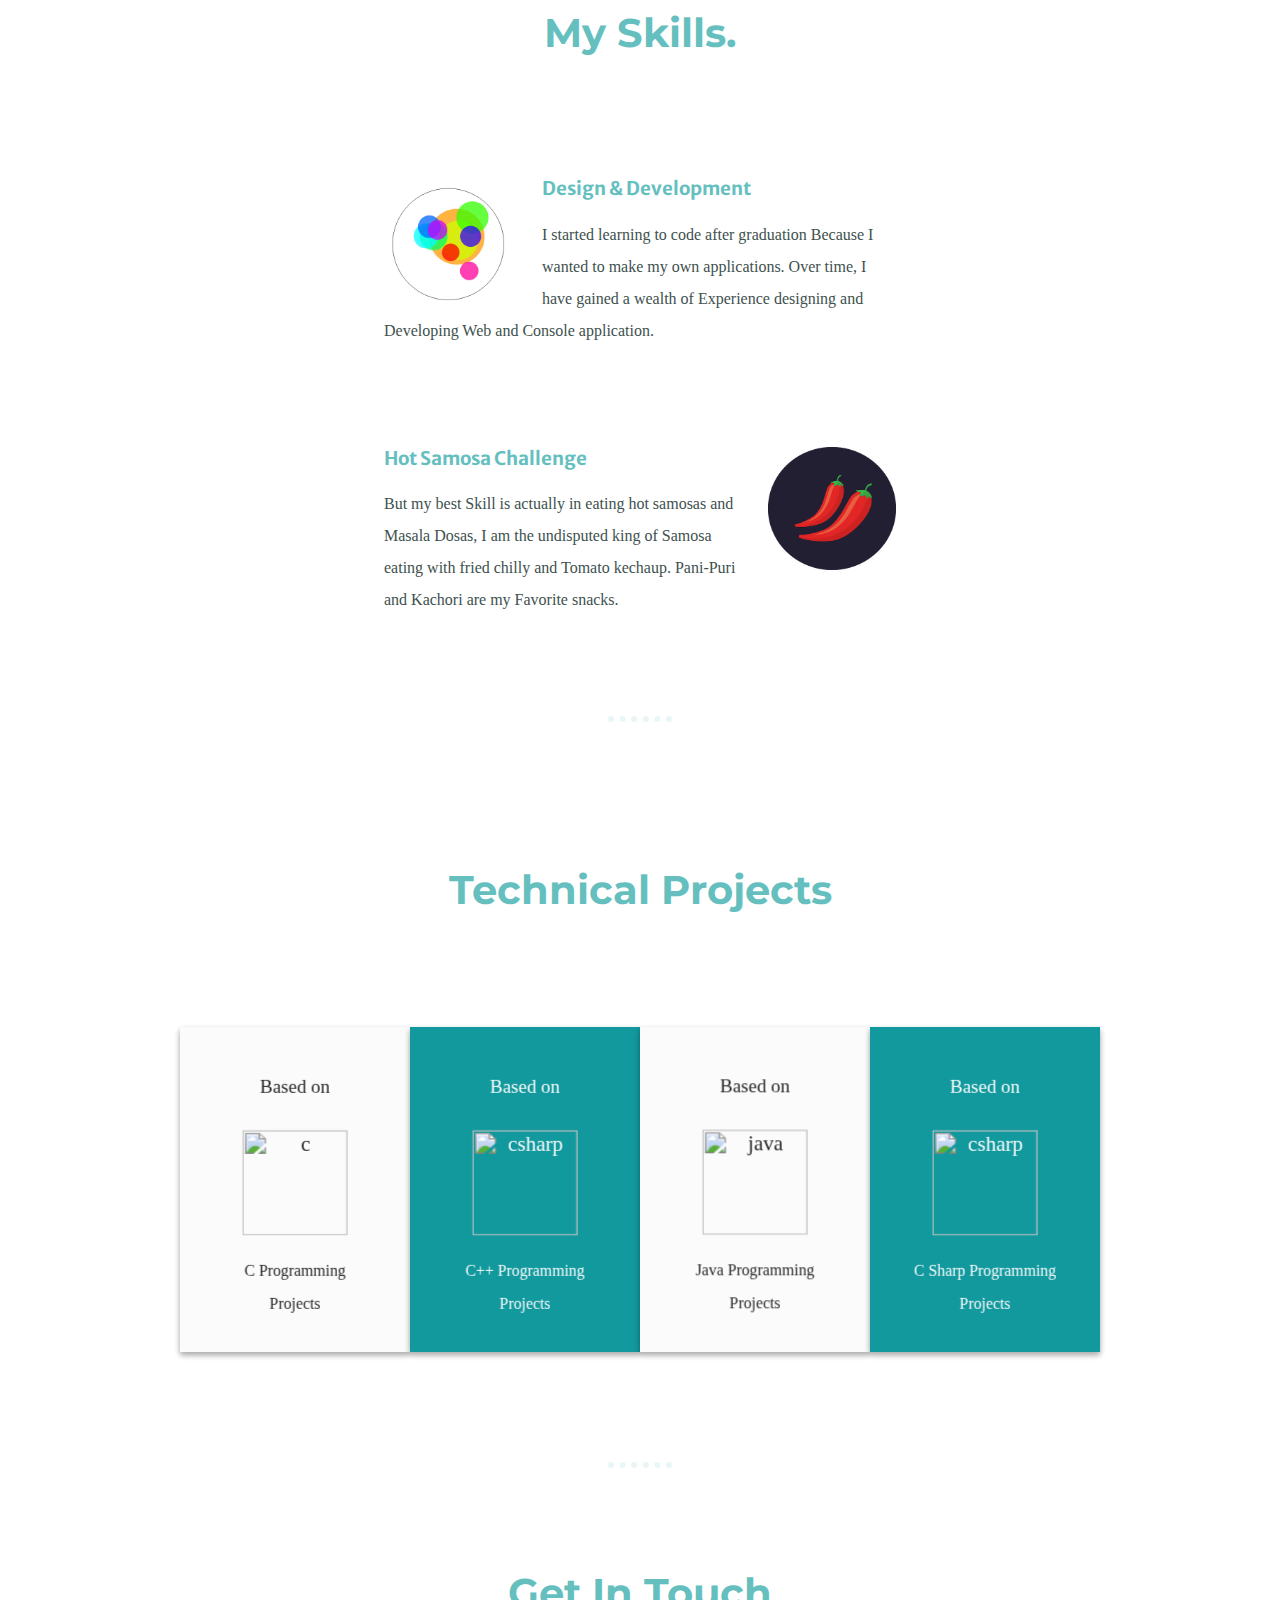
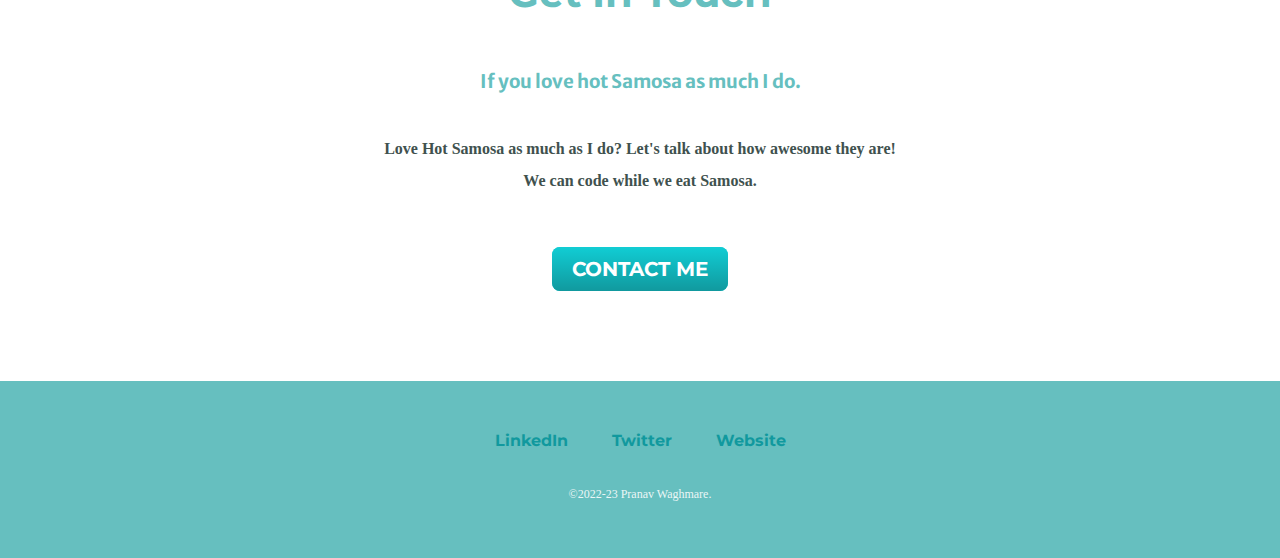
==== commit b0062e45: "Update index.html" ====
--- a/index.html
+++ b/index.html
@@ -26,7 +26,7 @@
         <div class="profile">
             <img src="images/myself-modified-min.png" alt="profile-pic" height="200" width="200">
             <h2>Hello.</h2>
-<<<<<<< HEAD
+
             <p class="intro">I am a fresher Application Developer. I'm an Electrical Engineer with IT Skills. I💖Tea with cookies. </p>
 
             <p class="intro">I am a Software Developer Trainee. I 💖 Love Tea and Biscuits</p>
@@ -56,7 +56,7 @@
               <div class="card light">
                 <div class="text-overlay">
                   <h5>Based on</h5>
-                  <div><img class="lobo" src="images/C.svg" alt="c"></div>
+                  <div><img class="lobo" src="icon/cpro.svg" alt="c"></div>
                   <div class="details-text">
                     <span>C Programming</span>
                     <span>Projects</span>
@@ -74,7 +74,7 @@
               <div class="card dark">
                 <div class="text-overlay">
                   <h5>Based on</h5>
-                  <div><img class="lobo" src="images/cpp.svg" alt="csharp"></div>
+                  <div><img class="lobo" src="icon/cpp.svg" alt="csharp"></div>
                   <div class="details-text">
                     <span>C++ Programming</span>
                     <span>Projects</span>
@@ -92,7 +92,7 @@
               <div class="card light">
                 <div class="text-overlay">
                   <h5>Based on</h5>
-                  <div><img class="lobo" src="images/java.svg" alt="java"></div>
+                  <div><img class="lobo" src="icon/java.svg" alt="java"></div>
                   <div class="details-text">
                     <span>Java Programming</span>
                     <span>Projects</span>
@@ -113,7 +113,7 @@
                 <div class="text-overlay">
                   <h5>Based on</h5>
                   <div>
-                   <img class="lobo" src="images/Csharp.svg" alt="csharp"></div>
+                   <img class="lobo" src="icon/Csharp.svg" alt="csharp"></div>
                   <div class="details-text">
                     <span>C Sharp Programming</span>
                     <span>Projects</span>
@@ -143,10 +143,6 @@
             <h3>If you love hot Samosa as much I do.</h3>
             <p class="contact-msg">Love Hot Samosa as much as I do? Let's talk about how awesome they are! We can code while we eat Samosa.</p>
             <a class="btn" href="mailto:name@email.com">CONTACT ME</a>
-
-            <h3>Lorem ipsum dolor sit amet, non elit.</h3>
-            <p class="contact-msg">Lorem ipsum dolor sit amet, in quis, aenean amet. Phasellus sodales, tellus donec dui, ornare erat.</p>
-            <a class="btn" href="mailto:piyushw55@gmail.com">CONTACT ME</a>
         </div>
     </div>
 
--- a/css/Style.css
+++ b/css/Style.css
@@ -79,17 +79,12 @@
 }
 
 .skill-row {
-<<<<<<< HEAD
     width: 50%;
-=======
     width: 40%;
->>>>>>> 36db8300575eb074183c31b14ba23ffbc7f4de75
     margin: 100px auto 100px auto;
     text-align: left;
    
 }
-
-
 
 .pro {
     text-decoration: underline;
@@ -165,13 +160,6 @@
     }
 
 
-
-
-
-
-
-
-
 .container {
   display: flex;
   align-items: center;
@@ -308,4 +296,4 @@
 {
     height: 80px;
     
-}+}
